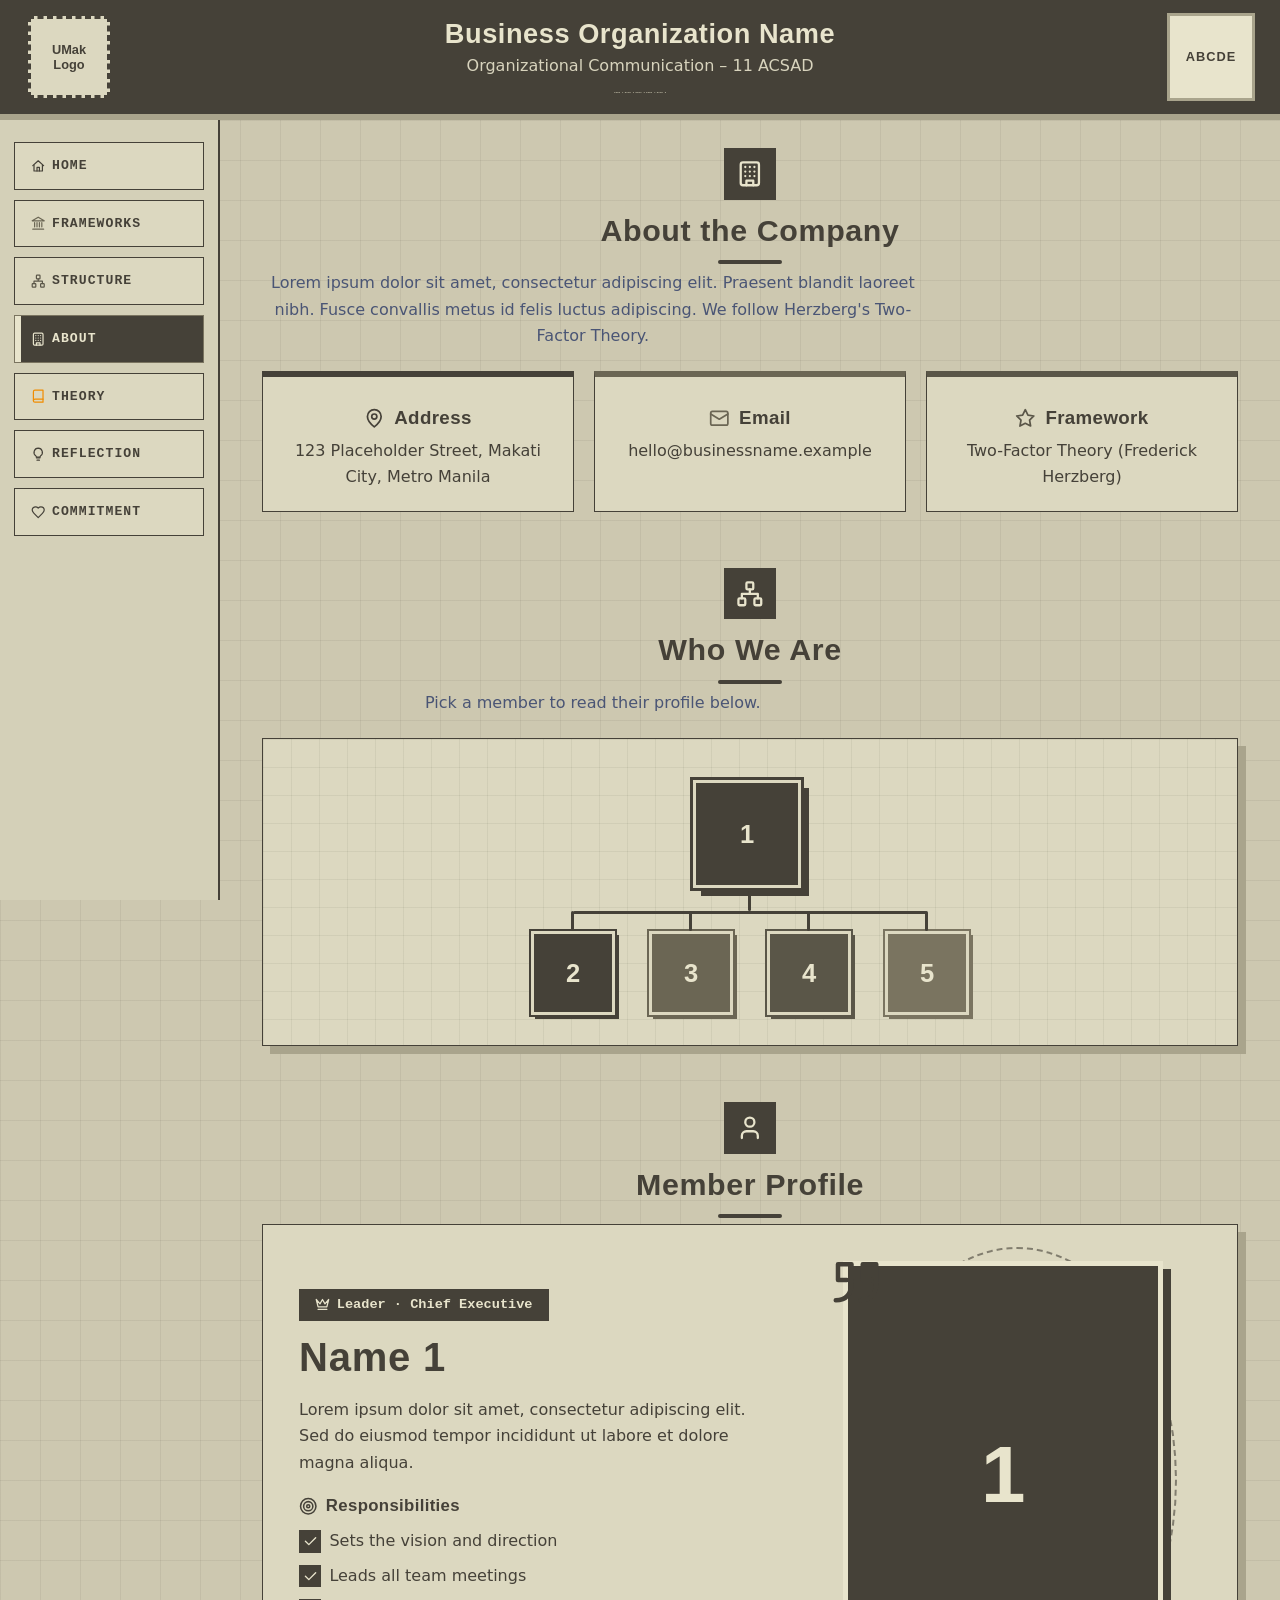
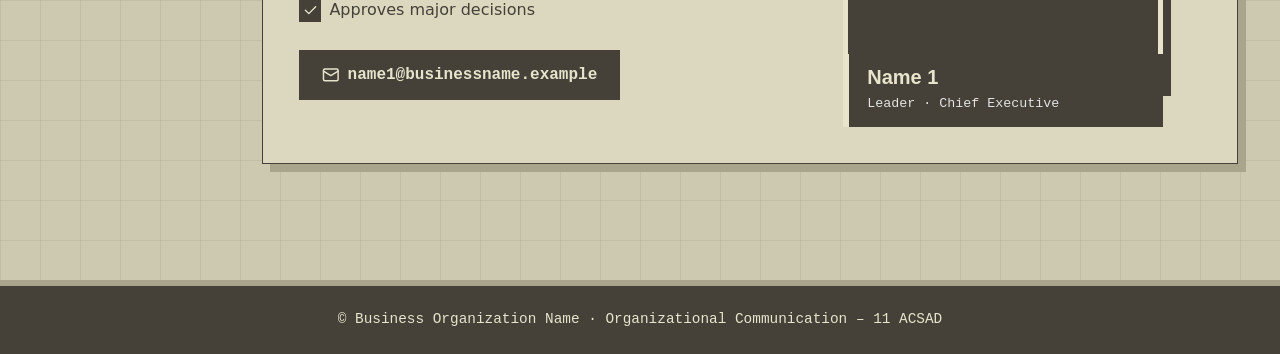
==== Components/about.html @ 6ccc6842 "first push" ====
<!DOCTYPE html>
<html lang="en">
<head>
<meta charset="UTF-8">
<meta name="viewport" content="width=device-width, initial-scale=1">
<title>About | Business Organization Name</title>
<link rel="stylesheet" href="../style.css">
</head>
<body>
<div id="bar"></div>
<header class="top">
  <div class="logo logo-umak"><!-- <img src="../assets/umak-logo.png" alt="UMak logo"> --><span>UMak<br>Logo</span></div>
  <div class="title">
    <h1>Business Organization Name</h1>
    <p>Organizational Communication – 11 ACSAD</p>
    <ul class="members"><li>Name 1</li><li>Name 2</li><li>Name 3</li><li>Name 4</li><li>Name 5</li></ul>
  </div>
  <div class="logo logo-own"><!-- <img src="../assets/own-logo.png" alt="Company logo"> --><span>ABCDE</span></div>
</header>
<div class="layout">
  <nav class="side" aria-label="Main">
    <a class="nav" href="main.html" data-ic="home">Home</a>
    <a class="nav" href="frameworks.html" data-ic="landmark">Frameworks</a>
    <a class="nav" href="structure.html" data-ic="network">Structure</a>
    <a class="nav active" aria-current="page" href="about.html" data-ic="building">About</a>
    <a class="nav" href="theory.html" data-ic="book">Theory</a>
    <a class="nav" href="reflection.html" data-ic="lightbulb">Reflection</a>
    <a class="nav" href="commitment.html" data-ic="heart">Commitment</a>
  </nav>
  <main>
    <section>
      <h2 data-ic="building">About the Company</h2>
      <p class="lead-txt">Lorem ipsum dolor sit amet, consectetur adipiscing elit. Praesent blandit laoreet nibh. Fusce convallis metus id felis luctus adipiscing. We follow Herzberg's Two-Factor Theory.</p>
      <div class="grid">
        <div class="card rv"><h3 data-ic="pin">Address</h3><p>123 Placeholder Street, Makati City, Metro Manila</p></div>
        <div class="card rv"><h3 data-ic="mail">Email</h3><p>hello@businessname.example</p></div>
        <div class="card rv"><h3 data-ic="star">Framework</h3><p>Two-Factor Theory (Frederick Herzberg)</p></div>
      </div>
    </section>
    <section>
      <h2 data-ic="network">Who We Are</h2>
      <p class="lead-txt">Pick a member to read their profile below.</p>
      <div id="chart"></div>
    </section>
    <section>
      <h2 data-ic="user">Member Profile</h2>
      <div class="profile" id="profile"></div>
    </section>
  </main>
</div>
<footer class="foot">© Business Organization Name · Organizational Communication – 11 ACSAD</footer>
<script src="../script.js"></script>
</body>
</html>
---- style.css ----
:root {
  --navy: #454138;
  --blue: #454138;
  --gold: #e8e4cc;
  --coral: #6b6654;
  --teal: #5a5648;
  --violet: #7a7460;
  --bg: #cdc8b0;
  --card: #dcd8c0;
  --line: #a9a48c;
  --ink: #454138;
  --c: var(--blue);
}
* {
  box-sizing: border-box;
}
html {
  scroll-behavior: smooth;
}
body {
  margin: 0;
  font:
    16px/1.65 "Segoe UI",
    system-ui,
    sans-serif;
  color: var(--ink);
  background:
    radial-gradient(#d3d9f3 1px, transparent 1px) 0 0/24px 24px,
    var(--bg);
}
h1,
h2,
h3,
.big {
  font-family: Georgia, "Times New Roman", serif;
  line-height: 1.2;
}
.i {
  width: 1.1em;
  height: 1.1em;
  flex: none;
  vertical-align: -0.15em;
  margin-right: 0.5em;
}
#bar {
  position: fixed;
  top: 0;
  left: 0;
  height: 4px;
  width: 0;
  z-index: 99;
  background: linear-gradient(90deg, var(--coral), var(--gold), var(--teal));
}

.top {
  display: flex;
  align-items: center;
  gap: 16px;
  padding: 16px 28px;
  color: #fff;
  background: linear-gradient(
    115deg,
    var(--navy),
    var(--blue),
    var(--violet),
    var(--navy)
  );
  background-size: 300% 100%;
  animation: shift 14s ease infinite;
}
.title {
  flex: 1;
  text-align: center;
}
.title h1 {
  margin: 0;
  font-size: 1.7rem;
}
.title p {
  margin: 2px 0 8px;
  opacity: 0.9;
}
.members {
  list-style: none;
  margin: 0;
  padding: 0;
  display: flex;
  justify-content: center;
  flex-wrap: wrap;
  gap: 6px;
}
.members li {
  background: rgba(255, 255, 255, 0.16);
  padding: 2px 14px;
  border-radius: 99px;
  font-size: 0.8rem;
  transition: 0.2s;
}
.members li:hover {
  background: var(--gold);
  color: var(--navy);
  transform: translateY(-2px);
}
.logo {
  width: 82px;
  height: 82px;
  border-radius: 50%;
  display: grid;
  place-items: center;
  text-align: center;
  font: 700 0.8rem/1.2 sans-serif;
  flex: none;
  animation: pop 0.6s both;
}
.logo img {
  max-width: 100%;
  max-height: 100%;
}
.logo-umak {
  background: #fff;
  color: var(--blue);
  border: 3px dashed var(--blue);
}
.logo-own {
  background: linear-gradient(135deg, var(--gold), var(--coral));
  color: #fff;
  letter-spacing: 1px;
  box-shadow: 0 0 0 4px rgba(255, 255, 255, 0.3);
}

.layout {
  display: flex;
  align-items: flex-start;
}
.side {
  width: 220px;
  position: sticky;
  top: 0;
  padding: 22px 14px;
  display: flex;
  flex-direction: column;
  gap: 10px;
  min-height: calc(100vh - 120px);
  background: rgba(255, 255, 255, 0.85);
  backdrop-filter: blur(8px);
  border-right: 1px solid var(--line);
}
.nav {
  display: flex;
  align-items: center;
  padding: 12px 16px;
  border-radius: 14px;
  color: var(--navy);
  text-decoration: none;
  font-weight: 600;
  transition: 0.25s;
  background: #fff;
  border: 1px solid var(--line);
}
.nav .i {
  color: var(--c);
  transition: 0.25s;
}
.nav:nth-child(1) {
  --c: var(--blue);
}
.nav:nth-child(2) {
  --c: var(--coral);
}
.nav:nth-child(3) {
  --c: var(--teal);
}
.nav:nth-child(4) {
  --c: var(--violet);
}
.nav:nth-child(5) {
  --c: #f08c00;
}
.nav:hover {
  transform: translateX(6px);
  border-color: var(--c);
  box-shadow: 0 6px 16px rgba(14, 26, 74, 0.1);
}
.nav:hover .i {
  transform: scale(1.25) rotate(-8deg);
}
.nav.active {
  background: var(--c);
  border-color: var(--c);
  color: #fff;
  box-shadow: 0 8px 18px rgba(14, 26, 74, 0.2);
}
.nav.active .i {
  color: #fff;
}
:focus-visible {
  outline: 3px solid var(--gold);
  outline-offset: 3px;
}
main {
  flex: 1;
  min-width: 0;
  max-width: 1000px;
  padding: 28px 32px 60px;
}
section {
  margin-bottom: 56px;
}

.hero {
  position: relative;
  overflow: hidden;
  border-radius: 24px;
  padding: 56px 40px;
  margin-bottom: 56px;
  color: #fff;
  background: linear-gradient(135deg, var(--navy), var(--blue));
}
.hero-in {
  position: relative;
  z-index: 1;
  max-width: 560px;
}
.hero-in > * {
  animation: rise 0.7s both;
}
.hero-in > :nth-child(2) {
  animation-delay: 0.15s;
}
.hero-in > :nth-child(3) {
  animation-delay: 0.3s;
}
.hero-in > :nth-child(4) {
  animation-delay: 0.45s;
}
.pill {
  display: inline-block;
  background: rgba(255, 255, 255, 0.18);
  padding: 4px 16px;
  border-radius: 99px;
  font-size: 0.85rem;
}
.big {
  font-size: 2.6rem;
  margin: 16px 0 10px;
}
.hero p {
  margin: 0 0 24px;
  opacity: 0.9;
}
.cta {
  display: flex;
  gap: 12px;
  flex-wrap: wrap;
}
.blob {
  position: absolute;
  border-radius: 50%;
  filter: blur(8px);
  opacity: 0.75;
  animation: float 9s ease-in-out infinite;
}
.b1 {
  width: 260px;
  height: 260px;
  right: -60px;
  top: -70px;
  background: var(--coral);
}
.b2 {
  width: 170px;
  height: 170px;
  right: 150px;
  bottom: -60px;
  background: var(--gold);
  animation-delay: -3s;
}
.b3 {
  width: 110px;
  height: 110px;
  right: 40px;
  bottom: 50px;
  background: var(--teal);
  animation-delay: -6s;
}

h2 {
  color: var(--navy);
  font-size: 1.75rem;
  margin: 0 0 6px;
  display: flex;
  align-items: center;
}
h2 > .i:first-child {
  width: 1.7em;
  height: 1.7em;
  padding: 0.4em;
  border-radius: 12px;
  background: linear-gradient(135deg, var(--gold), var(--coral));
  color: #fff;
  margin-right: 0.6em;
}
h2::after {
  content: "";
  flex: 1;
  height: 3px;
  margin-left: 16px;
  border-radius: 3px;
  background: linear-gradient(90deg, var(--line), transparent);
}
.lead-txt {
  margin: 0 0 22px;
  color: #4a5575;
  max-width: 65ch;
}

.grid {
  display: grid;
  grid-template-columns: repeat(auto-fit, minmax(230px, 1fr));
  gap: 20px;
}
.grid > .card:nth-child(6n + 1) {
  --c: var(--blue);
}
.grid > .card:nth-child(6n + 2) {
  --c: var(--coral);
}
.grid > .card:nth-child(6n + 3) {
  --c: var(--teal);
}
.grid > .card:nth-child(6n + 4) {
  --c: var(--violet);
}
.grid > .card:nth-child(6n + 5) {
  --c: #f08c00;
}
.grid > .card:nth-child(6n) {
  --c: #e64980;
}
.card {
  background: var(--card);
  border: 1px solid var(--line);
  border-top: 5px solid var(--c);
  border-radius: 16px;
  padding: 20px;
  position: relative;
  transition:
    transform 0.25s,
    box-shadow 0.25s;
}
.card:hover {
  transform: translateY(-8px);
  box-shadow: 0 18px 32px color-mix(in srgb, var(--c) 28%, transparent);
}
.card h3 {
  margin: 10px 0 0;
  color: var(--navy);
  display: flex;
  align-items: center;
}
.card h3 .i {
  color: var(--c);
}
.card small {
  color: var(--c);
  font-weight: 700;
}
.card p {
  margin: 8px 0 0;
}
.badge {
  display: grid;
  place-items: center;
  width: 50px;
  height: 50px;
  border-radius: 14px;
  background: color-mix(in srgb, var(--c) 14%, #fff);
  color: var(--c);
  transition: 0.3s;
}
.badge .i {
  margin: 0;
  width: 26px;
  height: 26px;
}
.card:hover .badge {
  background: var(--c);
  color: #fff;
  transform: rotate(-10deg) scale(1.12);
}
.card.feat {
  grid-column: 1/-1;
  --c: var(--gold);
  color: #fff;
  border: 0;
  background: linear-gradient(120deg, var(--navy), var(--blue), var(--violet));
  background-size: 200% 100%;
  animation: shift 10s ease infinite;
}
.feat h3,
.feat small {
  color: #fff;
}
.feat .badge {
  background: var(--gold);
  color: var(--navy);
}
.ours {
  position: absolute;
  top: 18px;
  right: 18px;
  font-style: normal;
  font-size: 0.8rem;
  font-weight: 700;
  background: var(--gold);
  color: var(--navy);
  padding: 3px 14px;
  border-radius: 99px;
  animation: ring 2.4s infinite;
}
.two {
  display: grid;
  grid-template-columns: 1fr 1fr;
  gap: 12px;
  margin-top: 14px;
}
.two div {
  background: rgba(255, 255, 255, 0.14);
  border-radius: 12px;
  padding: 10px 14px;
  font-size: 0.9rem;
}
.two b {
  display: block;
  color: var(--gold);
}
.rv {
  opacity: 0;
  transform: translateY(28px);
  transition:
    opacity 0.6s,
    transform 0.6s,
    box-shadow 0.25s;
}
.rv.show {
  opacity: 1;
  transform: none;
}
.rv.show:hover {
  transform: translateY(-8px);
}

#chart {
  background: radial-gradient(circle at 50% 0, #e7ebff, #fff 70%);
  border: 1px solid var(--line);
  border-radius: 22px;
  padding: 44px 16px 30px;
  overflow: hidden;
}
.tree {
  display: flex;
  flex-direction: column;
  align-items: center;
}
.node {
  position: relative;
  display: block;
  width: 84px;
  text-decoration: none;
  animation: pop 0.5s both;
  animation-delay: calc(var(--k) * 0.12s);
  --c: var(--blue);
}
.kids .node:nth-child(2) {
  --c: var(--coral);
}
.kids .node:nth-child(3) {
  --c: var(--teal);
}
.kids .node:nth-child(4) {
  --c: var(--violet);
}
.node.lead {
  width: 108px;
  --c: var(--gold);
}
.pic {
  display: block;
  width: 100%;
  aspect-ratio: 1;
  border-radius: 50%;
  overflow: hidden;
  border: 4px solid #fff;
  box-shadow:
    0 0 0 3px var(--c),
    0 8px 18px rgba(14, 26, 74, 0.2);
  transition: 0.25s;
}
.pic img {
  width: 100%;
  height: 100%;
  object-fit: cover;
}
.av {
  display: grid;
  place-items: center;
  width: 100%;
  height: 100%;
  background: linear-gradient(135deg, var(--c), var(--navy));
  color: #fff;
  font:
    700 1.6rem Georgia,
    serif;
}
.lead .pic {
  animation: ring 2.4s infinite;
}
.node:hover .pic,
.node:focus-visible .pic,
.node.sel .pic {
  transform: scale(1.12) translateY(-3px);
  box-shadow:
    0 0 0 5px var(--c),
    0 14px 24px rgba(14, 26, 74, 0.3);
}
.tip {
  position: absolute;
  bottom: calc(100% + 12px);
  left: 50%;
  transform: translate(-50%, 8px) scale(0.9);
  opacity: 0;
  pointer-events: none;
  background: var(--navy);
  color: #fff;
  padding: 7px 14px;
  border-radius: 10px;
  font-size: 0.8rem;
  white-space: nowrap;
  text-align: center;
  transition: 0.2s;
  z-index: 5;
}
.tip b {
  display: block;
  font-size: 0.9rem;
  color: var(--gold);
}
.tip::after {
  content: "";
  position: absolute;
  top: 100%;
  left: 50%;
  margin-left: -6px;
  border: 6px solid transparent;
  border-top-color: var(--navy);
}
.node:hover .tip,
.node:focus-visible .tip {
  opacity: 1;
  transform: translate(-50%, 0) scale(1);
}
.kids {
  display: flex;
  justify-content: center;
  gap: 34px;
  padding-top: 40px;
  position: relative;
}
.lead::after {
  content: "";
  position: absolute;
  left: 50%;
  top: 100%;
  width: 4px;
  height: 20px;
  margin-left: -2px;
  background: var(--blue);
  border-radius: 2px;
  transform-origin: top;
  animation: grow 0.5s 0.3s both;
}
.kids::before {
  content: "";
  position: absolute;
  top: 20px;
  left: 42px;
  right: 42px;
  height: 4px;
  border-radius: 2px;
  background: linear-gradient(90deg, var(--coral), var(--teal), var(--violet));
  transform-origin: left;
  animation: grow-x 0.6s 0.6s both;
}
.kids .node::before {
  content: "";
  position: absolute;
  left: 50%;
  top: -20px;
  width: 4px;
  height: 20px;
  margin-left: -2px;
  background: var(--c);
  border-radius: 2px;
}

.video {
  position: relative;
  max-width: 660px;
  aspect-ratio: 16/9;
  background: linear-gradient(135deg, #10173a, #2a1f5c);
  border-radius: 20px;
  overflow: hidden;
  display: grid;
  place-items: center;
  color: #c3c9ee;
  text-align: center;
  box-shadow: 0 16px 32px rgba(14, 26, 74, 0.25);
}
.video video,
.video iframe {
  position: absolute;
  inset: 0;
  width: 100%;
  height: 100%;
  border: 0;
}
.video .i {
  width: 64px;
  height: 64px;
  margin: 0 0 6px;
  color: var(--gold);
  animation: ring 2.4s infinite;
  border-radius: 50%;
}
.video p {
  margin: 0;
}

.btn {
  display: inline-flex;
  align-items: center;
  background: var(--navy);
  color: #fff;
  text-decoration: none;
  font-weight: 600;
  padding: 11px 22px;
  border-radius: 99px;
  transition: 0.25s;
}
.btn:hover {
  transform: translateY(-3px);
  box-shadow: 0 10px 20px rgba(14, 26, 74, 0.25);
}
.btn.gold {
  background: var(--gold);
  color: var(--navy);
}
.btn.ghost {
  background: rgba(255, 255, 255, 0.16);
  border: 1px solid rgba(255, 255, 255, 0.5);
}

.profile {
  position: relative;
  display: grid;
  grid-template-columns: 1.2fr 1fr;
  gap: 32px;
  align-items: center;
  background: linear-gradient(135deg, #fff, #eef1ff);
  border: 1px solid var(--line);
  border-radius: 26px;
  padding: 36px;
  scroll-margin-top: 80px;
  overflow: hidden;
  box-shadow: 0 16px 36px rgba(14, 26, 74, 0.1);
}
.profile.in .info {
  animation: fromL 0.5s both;
}
.profile.in .shot {
  animation: fromR 0.5s both;
}
.chip {
  display: inline-flex;
  align-items: center;
  background: var(--navy);
  color: #fff;
  font-weight: 600;
  font-size: 0.85rem;
  padding: 5px 16px;
  border-radius: 99px;
}
.chip .i {
  color: var(--gold);
}
.info h2 {
  font-size: 2.5rem;
  margin: 12px 0;
}
.info h2::after {
  display: none;
}
.info h3 {
  font-size: 1.05rem;
  color: var(--blue);
  margin: 20px 0 8px;
  display: flex;
  align-items: center;
}
.info ul {
  list-style: none;
  margin: 0 0 22px;
  padding: 0;
}
.info li {
  display: flex;
  align-items: center;
  padding: 4px 0;
}
.info li .i {
  color: var(--teal);
  background: #e0f7f4;
  border-radius: 50%;
  padding: 3px;
  width: 1.4em;
  height: 1.4em;
}
.shot {
  position: relative;
  max-width: 320px;
  margin: auto;
  width: 100%;
}
.shot::before {
  content: "";
  position: absolute;
  inset: -24px -24px 20px 24px;
  border-radius: 50%;
  background: conic-gradient(
    var(--coral),
    var(--gold),
    var(--teal),
    var(--violet),
    var(--coral)
  );
  opacity: 0.35;
  animation: spin 14s linear infinite;
}
.q {
  position: absolute;
  top: -8px;
  left: -14px;
  z-index: 2;
  color: var(--coral);
}
.q .i {
  width: 54px;
  height: 54px;
  margin: 0;
}
.frame {
  position: relative;
  aspect-ratio: 3/4;
  border-radius: 999px 999px 22px 22px;
  overflow: hidden;
  border: 6px solid #fff;
  box-shadow: 0 14px 28px rgba(14, 26, 74, 0.25);
  background: var(--bg);
}
.frame img {
  width: 100%;
  height: 100%;
  object-fit: cover;
}
.frame .av {
  font-size: 5rem;
}
.band {
  position: relative;
  margin-top: -34px;
  background: linear-gradient(120deg, var(--navy), var(--blue));
  color: #fff;
  border-radius: 16px;
  padding: 12px 18px;
  box-shadow: 0 10px 20px rgba(14, 26, 74, 0.3);
}
.band b {
  display: block;
  font:
    700 1.25rem Georgia,
    serif;
  color: var(--gold);
}
.band small {
  opacity: 0.85;
}

.theory {
  display: grid;
  grid-template-columns: 220px 1fr;
  gap: 28px;
}
.photo {
  aspect-ratio: 3/4;
  background: linear-gradient(160deg, #e7ebff, #fde9ee);
  border: 2px dashed var(--blue);
  border-radius: 20px;
  display: grid;
  place-items: center;
  color: var(--blue);
  text-align: center;
}
figure {
  margin: 0;
}
figcaption {
  text-align: center;
  font-weight: 700;
  margin-top: 8px;
}

.foot {
  text-align: center;
  padding: 22px;
  color: #c3c9ee;
  background: var(--navy);
  font-size: 0.9rem;
}

@keyframes pop {
  from {
    opacity: 0;
    transform: scale(0.6);
  }
  to {
    opacity: 1;
    transform: none;
  }
}
@keyframes rise {
  from {
    opacity: 0;
    transform: translateY(24px);
  }
}
@keyframes ring {
  50% {
    box-shadow: 0 0 0 10px rgba(255, 183, 3, 0.3);
  }
}
@keyframes grow {
  from {
    transform: scaleY(0);
  }
}
@keyframes grow-x {
  from {
    transform: scaleX(0);
  }
}
@keyframes fromL {
  from {
    opacity: 0;
    transform: translateX(-30px);
  }
}
@keyframes fromR {
  from {
    opacity: 0;
    transform: translateX(30px);
  }
}
@keyframes shift {
  50% {
    background-position: 100% 0;
  }
}
@keyframes float {
  50% {
    transform: translate(-16px, 18px) scale(1.08);
  }
}
@keyframes spin {
  to {
    transform: rotate(360deg);
  }
}

@media (max-width: 760px) {
  .top {
    flex-wrap: wrap;
    justify-content: center;
  }
  .logo {
    width: 60px;
    height: 60px;
  }
  .layout {
    flex-direction: column;
  }
  .side {
    width: 100%;
    min-height: 0;
    position: static;
    flex-direction: row;
    flex-wrap: wrap;
  }
  .nav {
    flex: 1 1 40%;
    justify-content: center;
  }
  main {
    padding: 20px 16px;
  }
  .hero {
    padding: 36px 22px;
  }
  .big {
    font-size: 2rem;
  }
  .profile,
  .theory {
    grid-template-columns: 1fr;
    padding: 22px;
  }
  .shot {
    order: -1;
  }
  .kids {
    flex-wrap: wrap;
    gap: 20px;
    max-width: 260px;
  }
  .kids::before,
  .kids .node::before {
    display: none;
  }
  .two {
    grid-template-columns: 1fr;
  }
}
@media (prefers-reduced-motion: reduce) {
  * {
    animation: none !important;
    transition: none !important;
  }
}

*:not(.blob) {
  border-radius: 0 !important;
}
body {
  background:
    linear-gradient(rgba(69, 65, 56, 0.08) 1px, transparent 1px) 0 0/40px 40px,
    linear-gradient(90deg, rgba(69, 65, 56, 0.08) 1px, transparent 1px) 0 0/40px
      40px,
    var(--bg);
}
h1,
h2,
h3,
.big,
.info h2 {
  font-family: "Trebuchet MS", "Segoe UI", sans-serif;
  font-weight: 700;
  letter-spacing: 0.02em;
}
.nav,
.pill,
.chip,
.ours,
.members li,
.band small,
.btn,
.tip,
.foot {
  font-family: "Courier New", Consolas, monospace;
}
.nav,
.pill,
.ours {
  text-transform: uppercase;
  letter-spacing: 0.08em;
  font-size: 0.82rem;
}
#bar {
  background: var(--navy);
  height: 5px;
}

.top {
  background: var(--navy);
  animation: none;
  color: var(--gold);
  border-bottom: 6px solid var(--line);
}
.members li {
  background: rgba(232, 228, 204, 0.12);
  border: 1px solid rgba(232, 228, 204, 0.4);
}
.members li:hover {
  background: var(--gold);
  color: var(--navy);
}
.logo-umak {
  background: var(--card);
  color: var(--navy);
  border: 3px dashed var(--navy);
}
.logo-own {
  background: var(--gold);
  color: var(--navy);
  box-shadow: 0 0 0 3px var(--line);
}

.side {
  background: #d4d0b8;
  backdrop-filter: none;
  border-right: 2px solid var(--navy);
}
.nav {
  background: var(--card);
  border: 1px solid var(--navy);
  --c: var(--navy);
}
.nav:hover {
  background: var(--navy);
  color: var(--gold);
  box-shadow: none;
  transform: translateX(6px);
}
.nav:hover .i {
  color: var(--gold);
}
.nav.active {
  background: var(--navy);
  color: var(--gold);
  box-shadow: inset 6px 0 0 var(--gold);
}
.nav.active .i {
  color: var(--gold);
}
:focus-visible {
  outline-color: var(--navy);
}

.hero {
  background: repeating-linear-gradient(
    135deg,
    #454138 0 18px,
    #4d493f 18px 36px
  );
  color: var(--gold);
  border: 2px solid var(--navy);
  box-shadow: 8px 8px 0 var(--line);
}
.pill {
  background: var(--gold);
  color: var(--navy);
}
.blob {
  background: none !important;
  filter: none;
  border: 3px solid var(--gold);
  opacity: 0.35;
  transform: rotate(45deg);
  animation: float 9s ease-in-out infinite;
}
.b1 {
  background: none;
}
.btn {
  background: var(--navy);
  color: var(--gold);
  border: 1px solid var(--navy);
}
.btn.gold {
  background: var(--gold);
  color: var(--navy);
}
.btn.ghost {
  background: transparent;
  border: 1px solid var(--gold);
  color: var(--gold);
}
.btn:hover {
  box-shadow: 4px 4px 0 var(--line);
  transform: translate(-2px, -2px);
}

h2 > .i:first-child {
  background: var(--navy);
  color: var(--gold);
}
h2::after {
  background: var(--navy);
  height: 2px;
  opacity: 0.5;
}

.grid > .card:nth-child(6n + 1) {
  --c: #454138;
}
.grid > .card:nth-child(6n + 2) {
  --c: #6b6654;
}
.grid > .card:nth-child(6n + 3) {
  --c: #5a5648;
}
.grid > .card:nth-child(6n + 4) {
  --c: #7a7460;
}
.grid > .card:nth-child(6n + 5) {
  --c: #4e4b42;
}
.grid > .card:nth-child(6n) {
  --c: #66624f;
}
.card {
  background: var(--card);
  border: 1px solid var(--navy);
  border-top: 6px solid var(--c);
}
.card:hover,
.rv.show:hover {
  transform: translate(-4px, -4px);
  box-shadow: 8px 8px 0 var(--navy);
}
.badge {
  background: var(--bg);
  color: var(--c);
  border: 1px solid var(--c);
}
.card:hover .badge {
  background: var(--c);
  color: var(--gold);
  transform: rotate(45deg) scale(1.05);
}
.card:hover .badge .i {
  transform: rotate(-45deg);
}
.card.feat {
  background: var(--navy);
  color: var(--gold);
  animation: none;
  border: 1px solid var(--navy);
}
.feat .badge {
  background: var(--gold);
  color: var(--navy);
  border-color: var(--gold);
}
.feat h3,
.feat small {
  color: var(--gold);
}
.ours {
  background: var(--gold);
  color: var(--navy);
}
.two div {
  background: rgba(232, 228, 204, 0.1);
  border: 1px solid rgba(232, 228, 204, 0.35);
}
.two b {
  color: var(--gold);
}

#chart {
  background:
    linear-gradient(rgba(69, 65, 56, 0.07) 1px, transparent 1px) 0 0/28px 28px,
    linear-gradient(90deg, rgba(69, 65, 56, 0.07) 1px, transparent 1px) 0 0/28px
      28px,
    var(--card);
  border: 1px solid var(--navy);
  box-shadow: 8px 8px 0 var(--line);
}
.node,
.kids .node:nth-child(n),
.node.lead {
  --c: var(--navy);
}
.kids .node:nth-child(2) {
  --c: #6b6654;
}
.kids .node:nth-child(3) {
  --c: #5a5648;
}
.kids .node:nth-child(4) {
  --c: #7a7460;
}
.pic {
  border: 3px solid var(--card);
  box-shadow:
    0 0 0 2px var(--c),
    4px 4px 0 var(--c);
}
.node:hover .pic,
.node:focus-visible .pic,
.node.sel .pic {
  transform: translate(-3px, -3px);
  box-shadow:
    0 0 0 3px var(--c),
    8px 8px 0 var(--c);
}
.tip {
  background: var(--navy);
  border: 1px solid var(--gold);
}
.tip::after {
  border-top-color: var(--navy);
}
.kids::before {
  background: var(--navy);
  height: 3px;
}
.lead::after,
.kids .node::before {
  background: var(--navy);
  width: 3px;
}

.video {
  background: var(--navy);
  box-shadow: 8px 8px 0 var(--line);
  border: 1px solid var(--navy);
  color: var(--gold);
}
.video .i {
  color: var(--gold);
}

.profile {
  background: var(--card);
  border: 1px solid var(--navy);
  box-shadow: 8px 8px 0 var(--line);
}
.chip {
  background: var(--navy);
  color: var(--gold);
}
.info h3 {
  color: var(--navy);
}
.info li .i {
  background: var(--navy);
  color: var(--gold);
}
.shot::before {
  inset: -14px -14px 14px 14px;
  background: none;
  border: 2px dashed var(--navy);
  opacity: 0.6;
  animation: none;
}
.q {
  color: var(--navy);
}
.frame {
  border: 5px solid var(--gold);
  box-shadow: 8px 8px 0 var(--navy);
  background: var(--bg);
}
.band {
  background: var(--navy);
  box-shadow: none;
  border-left: 6px solid var(--gold);
}
.band b {
  font-family: "Trebuchet MS", sans-serif;
  color: var(--gold);
}
.av {
  background: var(--c, var(--navy));
  color: var(--gold);
  font-family: "Trebuchet MS", sans-serif;
}
.photo {
  background: repeating-linear-gradient(
    135deg,
    var(--card) 0 12px,
    var(--bg) 12px 24px
  );
  border: 2px dashed var(--navy);
  color: var(--navy);
}
.foot {
  background: var(--navy);
  color: var(--gold);
  border-top: 6px solid var(--line);
}

@keyframes ring {
  50% {
    box-shadow: 0 0 0 8px rgba(69, 65, 56, 0.25);
  }
}
@keyframes float {
  50% {
    transform: rotate(45deg) translate(-12px, 14px);
  }
}

main {
  margin: 0 auto;
  width: 100%;
  max-width: 1040px;
  text-align: center;
}
main p {
  margin-left: auto;
  margin-right: auto;
}
h2 {
  flex-direction: column;
  align-items: center;
  gap: 12px;
  font-size: 1.9rem;
}
h2 > .i:first-child {
  margin: 0;
}
h2::after {
  flex: none;
  width: 64px;
  height: 4px;
  margin: 0;
  opacity: 1;
  background: var(--navy);
}
section {
  scroll-margin-top: 24px;
}
.hero-in {
  margin: 0 auto;
}
.cta {
  justify-content: center;
}
.card h3 {
  justify-content: center;
}
.badge {
  margin: 0 auto;
}
.video {
  margin: 0 auto;
}
a.card {
  display: block;
  color: inherit;
  text-decoration: none;
}
.more {
  display: inline-flex;
  align-items: center;
  margin-top: 12px;
  font:
    700 0.8rem "Courier New",
    monospace;
  text-transform: uppercase;
  letter-spacing: 0.08em;
  color: var(--navy);
}
.more .i {
  margin: 0 0 0 0.5em;
  transition: transform 0.25s;
}
.card:hover .more .i {
  transform: translateX(6px);
}
.team {
  grid-template-columns: repeat(auto-fit, minmax(170px, 1fr));
}
.tm .pic {
  width: 104px;
  margin: 0 auto 8px;
}
.card:hover .pic {
  transform: translate(-2px, -2px);
}
.profile,
.theory {
  text-align: left;
}
.profile p,
.theory p {
  margin-left: 0;
}
.info h2 {
  flex-direction: row;
  align-items: center;
}
.info h3 {
  justify-content: flex-start;
}
.theory {
  max-width: 820px;
  margin: 0 auto;
}
@media (max-width: 760px) {
  .nav {
    flex: 1 1 44%;
  }
}

.members {
  --hr-size: 10px;
  display: flex;
  justify-content: center;
  align-items: center;
  flex-wrap: nowrap;
  gap: 0.6em;
  width: max-content;
  max-width: none;
  margin: 12px auto -8px;
  transform: scale(0.18) !important;
  transform-origin: center top;
  padding: 0;
  border: 0;
  list-style: none;
  font:
    700 var(--hr-size)/1 "Courier New",
    monospace;
  letter-spacing: 0.12em;
  text-transform: none;
  color: var(--gold);
  opacity: 0.8;
  overflow: hidden;
  white-space: nowrap;
  user-select: none;
  pointer-events: none;
}
.members li {
  flex: none;
  padding: 0;
  margin: 0;
  background: none;
  border: 0;
  transition: none;
  transform: none;
}
.members li:hover {
  background: none;
  color: inherit;
  letter-spacing: inherit;
  transform: none;
}
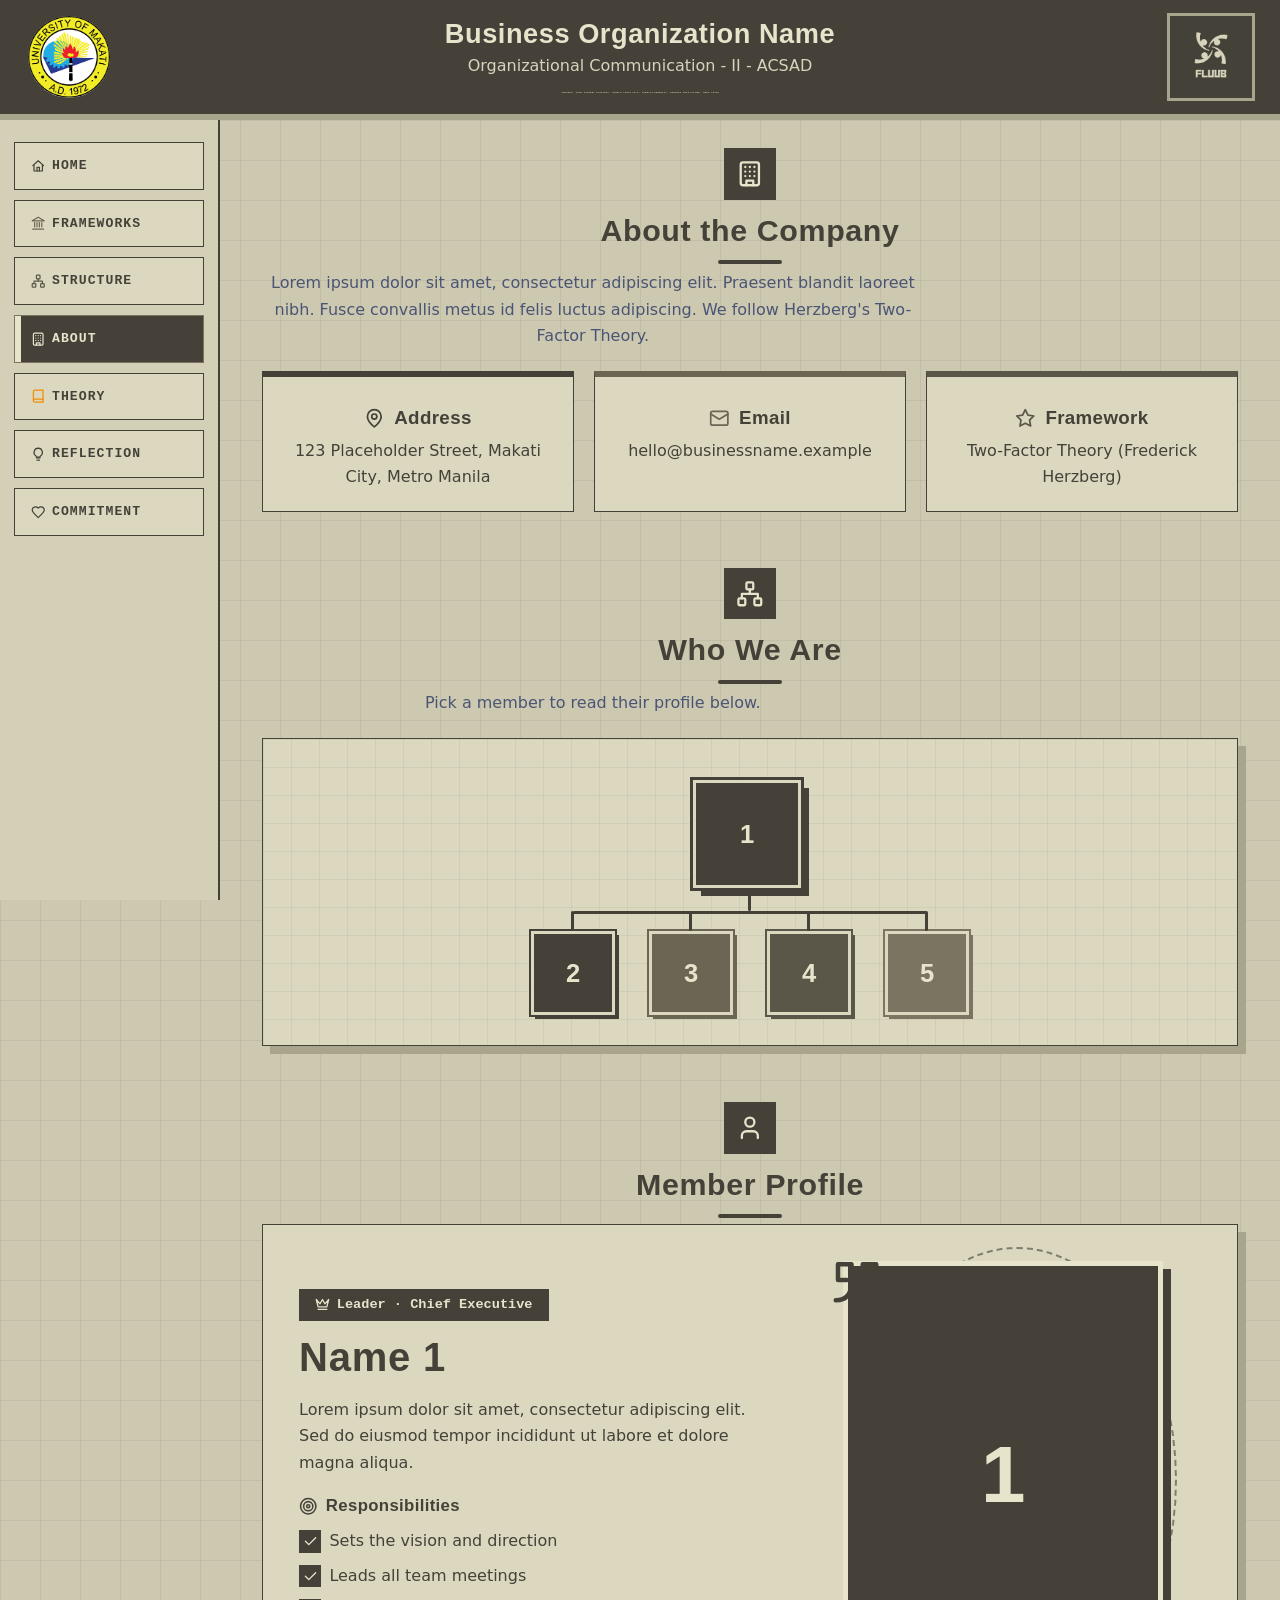
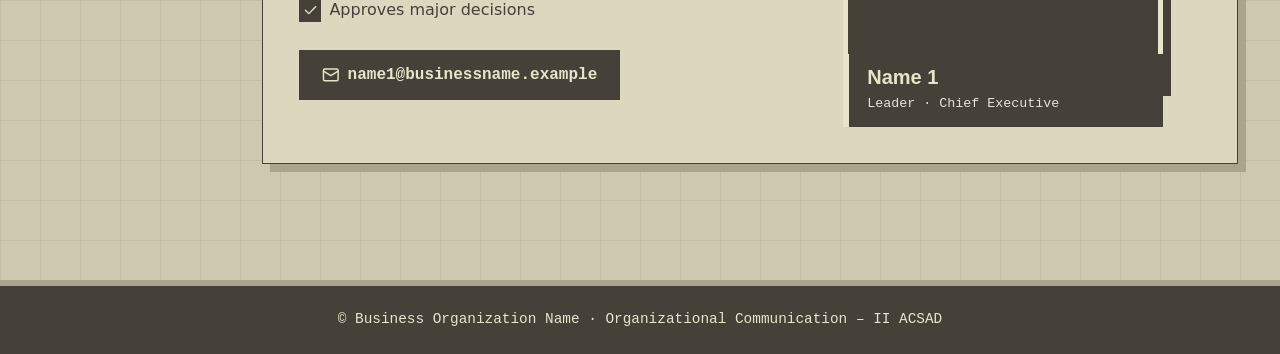
==== commit 61b8989f: "fix the css" ====
--- a/Components/about.html
+++ b/Components/about.html
@@ -8,25 +8,8 @@
 </head>
 <body>
 <div id="bar"></div>
-<header class="top">
-  <div class="logo logo-umak"><!-- <img src="../assets/umak-logo.png" alt="UMak logo"> --><span>UMak<br>Logo</span></div>
-  <div class="title">
-    <h1>Business Organization Name</h1>
-    <p>Organizational Communication – 11 ACSAD</p>
-    <ul class="members"><li>Name 1</li><li>Name 2</li><li>Name 3</li><li>Name 4</li><li>Name 5</li></ul>
-  </div>
-  <div class="logo logo-own"><!-- <img src="../assets/own-logo.png" alt="Company logo"> --><span>ABCDE</span></div>
-</header>
+<header class="top" id="site-header"></header>
 <div class="layout">
-  <nav class="side" aria-label="Main">
-    <a class="nav" href="main.html" data-ic="home">Home</a>
-    <a class="nav" href="frameworks.html" data-ic="landmark">Frameworks</a>
-    <a class="nav" href="structure.html" data-ic="network">Structure</a>
-    <a class="nav active" aria-current="page" href="about.html" data-ic="building">About</a>
-    <a class="nav" href="theory.html" data-ic="book">Theory</a>
-    <a class="nav" href="reflection.html" data-ic="lightbulb">Reflection</a>
-    <a class="nav" href="commitment.html" data-ic="heart">Commitment</a>
-  </nav>
   <main>
     <section>
       <h2 data-ic="building">About the Company</h2>
@@ -48,7 +31,7 @@
     </section>
   </main>
 </div>
-<footer class="foot">© Business Organization Name · Organizational Communication – 11 ACSAD</footer>
+<footer class="foot" id="site-footer"></footer>
 <script src="../script.js"></script>
 </body>
 </html>
--- a/style.css
+++ b/style.css
@@ -1043,7 +1043,16 @@
 :focus-visible {
   outline-color: var(--navy);
 }
-
+/* UMak logo: no dotted border, rounded (circle) shape */
+.top .logo-umak {
+  border: 0;
+  background: transparent;
+  border-radius: 50% !important;
+  overflow: hidden;
+}
+.top .logo-umak img {
+  border-radius: 50% !important;
+}
 .hero {
   background: repeating-linear-gradient(
     135deg,
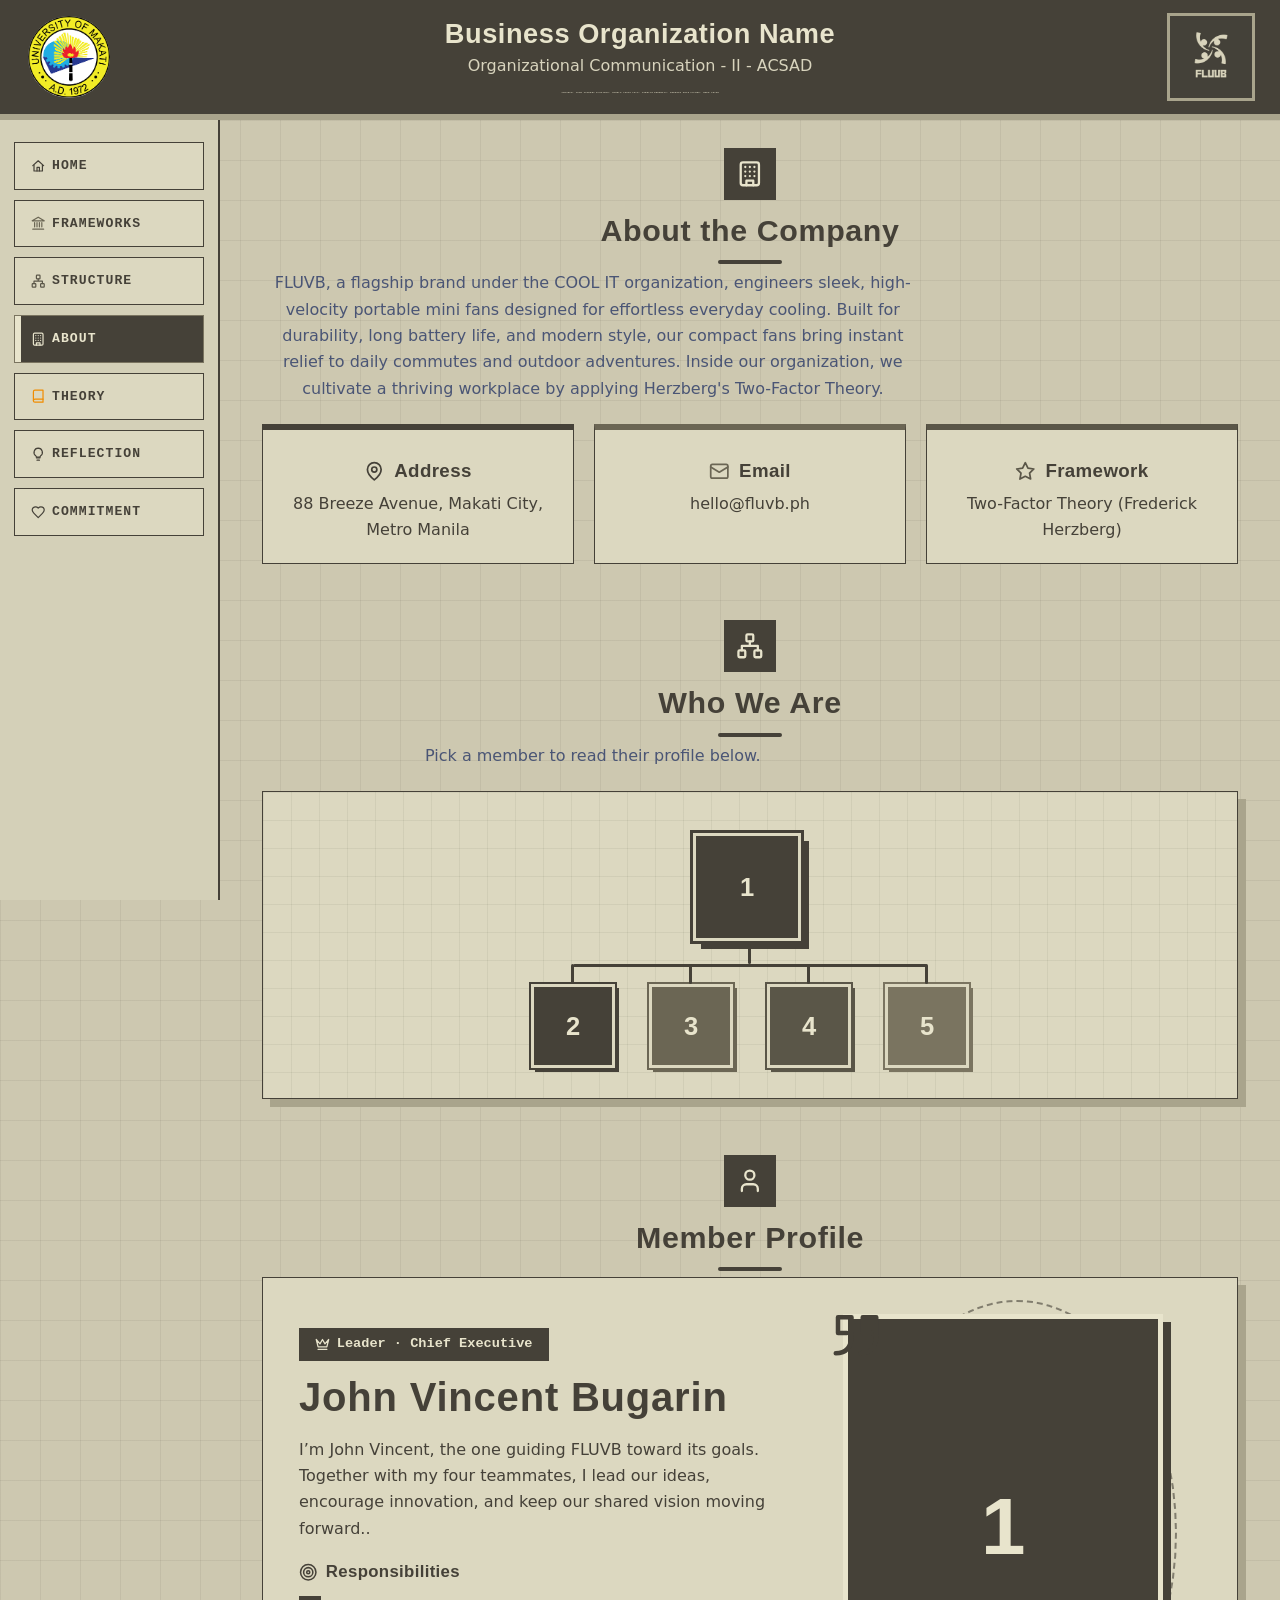
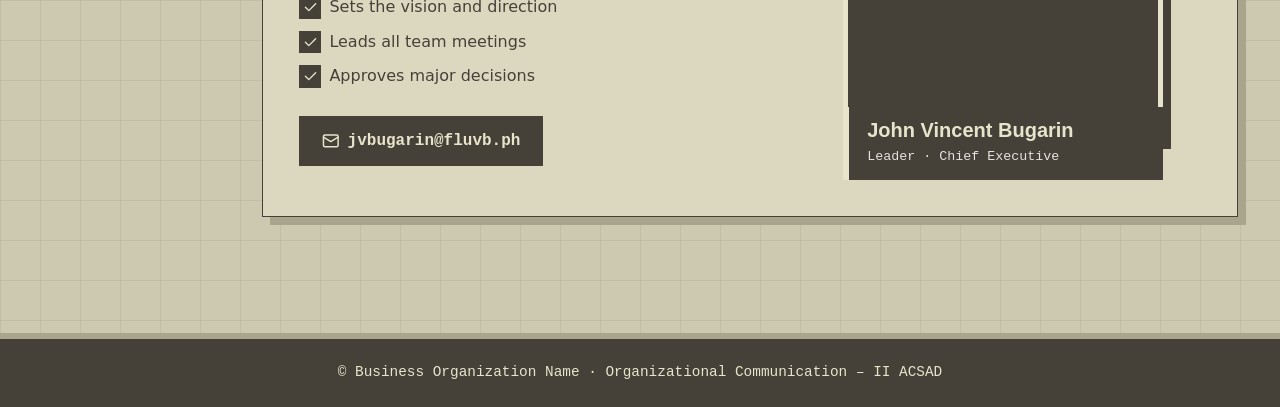
==== commit 80ff8576: "contents" ====
--- a/Components/about.html
+++ b/Components/about.html
@@ -1,37 +1,46 @@
-<!DOCTYPE html>
+<!doctype html>
 <html lang="en">
-<head>
-<meta charset="UTF-8">
-<meta name="viewport" content="width=device-width, initial-scale=1">
-<title>About | Business Organization Name</title>
-<link rel="stylesheet" href="../style.css">
-</head>
-<body>
-<div id="bar"></div>
-<header class="top" id="site-header"></header>
-<div class="layout">
-  <main>
-    <section>
-      <h2 data-ic="building">About the Company</h2>
-      <p class="lead-txt">Lorem ipsum dolor sit amet, consectetur adipiscing elit. Praesent blandit laoreet nibh. Fusce convallis metus id felis luctus adipiscing. We follow Herzberg's Two-Factor Theory.</p>
-      <div class="grid">
-        <div class="card rv"><h3 data-ic="pin">Address</h3><p>123 Placeholder Street, Makati City, Metro Manila</p></div>
-        <div class="card rv"><h3 data-ic="mail">Email</h3><p>hello@businessname.example</p></div>
-        <div class="card rv"><h3 data-ic="star">Framework</h3><p>Two-Factor Theory (Frederick Herzberg)</p></div>
-      </div>
-    </section>
-    <section>
-      <h2 data-ic="network">Who We Are</h2>
-      <p class="lead-txt">Pick a member to read their profile below.</p>
-      <div id="chart"></div>
-    </section>
-    <section>
-      <h2 data-ic="user">Member Profile</h2>
-      <div class="profile" id="profile"></div>
-    </section>
-  </main>
-</div>
-<footer class="foot" id="site-footer"></footer>
-<script src="../script.js"></script>
-</body>
-</html>+  <head>
+    <meta charset="UTF-8" />
+    <meta name="viewport" content="width=device-width, initial-scale=1" />
+    <title>About | Business Organization Name</title>
+    <link rel="stylesheet" href="../style.css" />
+  </head>
+  <body>
+    <div id="bar"></div>
+    <header class="top" id="site-header"></header>
+    <div class="layout">
+      <main>
+        <section>
+          <h2 data-ic="building">About the Company</h2>
+          <p class="lead-txt">FLUVB, a flagship brand under the COOL IT organization, engineers sleek, high-velocity portable mini fans designed for effortless everyday cooling. Built for durability, long battery life, and modern style, our compact fans bring instant relief to daily commutes and outdoor adventures. Inside our organization, we cultivate a thriving workplace by applying Herzberg's Two-Factor Theory.</p>
+          <div class="grid">
+            <div class="card rv">
+              <h3 data-ic="pin">Address</h3>
+              <p>88 Breeze Avenue, Makati City, Metro Manila</p>
+            </div>
+            <div class="card rv">
+              <h3 data-ic="mail">Email</h3>
+              <p>hello@fluvb.ph</p>
+            </div>
+            <div class="card rv">
+              <h3 data-ic="star">Framework</h3>
+              <p>Two-Factor Theory (Frederick Herzberg)</p>
+            </div>
+          </div>
+        </section>
+        <section>
+          <h2 data-ic="network">Who We Are</h2>
+          <p class="lead-txt">Pick a member to read their profile below.</p>
+          <div id="chart"></div>
+        </section>
+        <section>
+          <h2 data-ic="user">Member Profile</h2>
+          <div class="profile" id="profile"></div>
+        </section>
+      </main>
+    </div>
+    <footer class="foot" id="site-footer"></footer>
+    <script src="../script.js"></script>
+  </body>
+</html>
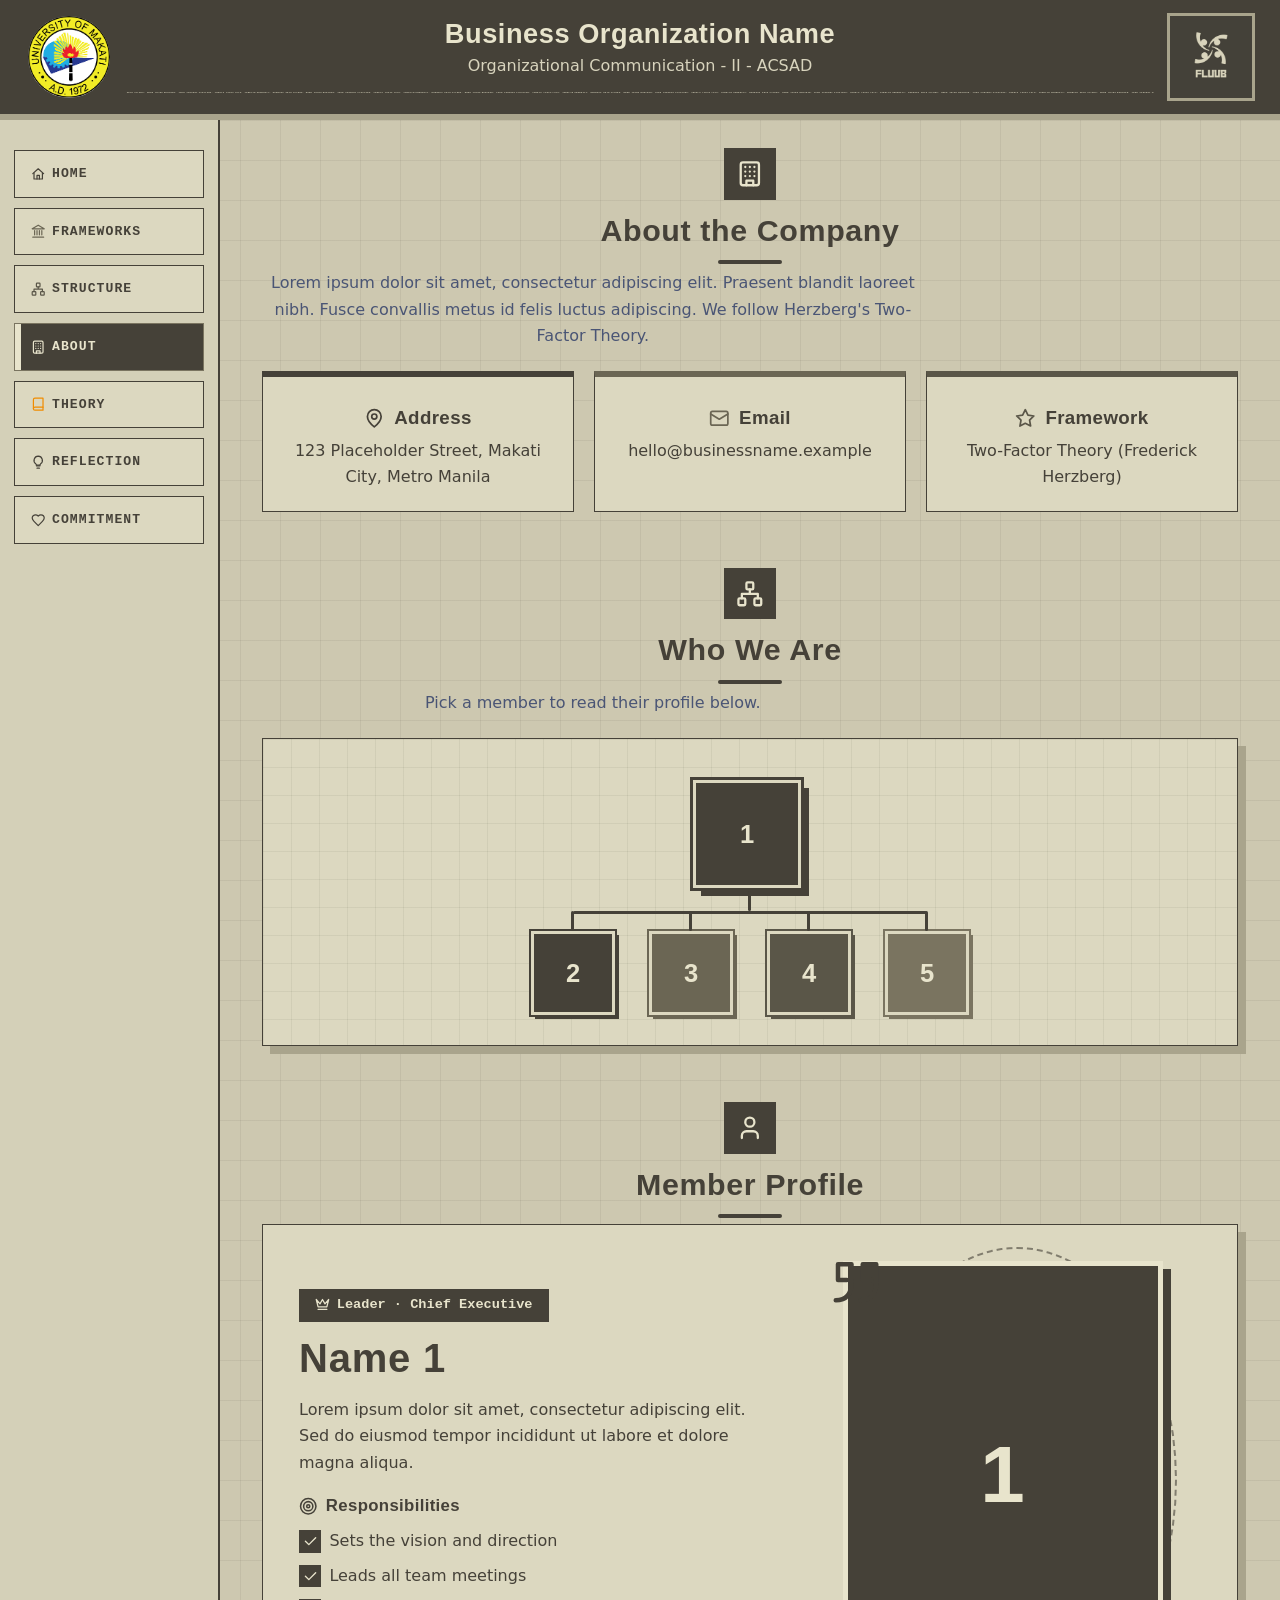
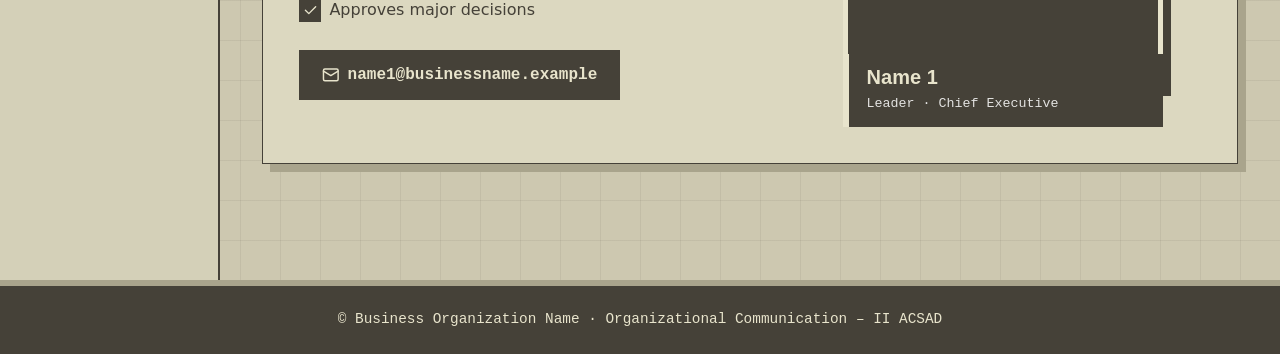
==== commit 2b745883: "added another" ====
--- a/Components/about.html
+++ b/Components/about.html
@@ -1,46 +1,37 @@
-<!doctype html>
+<!DOCTYPE html>
 <html lang="en">
-  <head>
-    <meta charset="UTF-8" />
-    <meta name="viewport" content="width=device-width, initial-scale=1" />
-    <title>About | Business Organization Name</title>
-    <link rel="stylesheet" href="../style.css" />
-  </head>
-  <body>
-    <div id="bar"></div>
-    <header class="top" id="site-header"></header>
-    <div class="layout">
-      <main>
-        <section>
-          <h2 data-ic="building">About the Company</h2>
-          <p class="lead-txt">FLUVB, a flagship brand under the COOL IT organization, engineers sleek, high-velocity portable mini fans designed for effortless everyday cooling. Built for durability, long battery life, and modern style, our compact fans bring instant relief to daily commutes and outdoor adventures. Inside our organization, we cultivate a thriving workplace by applying Herzberg's Two-Factor Theory.</p>
-          <div class="grid">
-            <div class="card rv">
-              <h3 data-ic="pin">Address</h3>
-              <p>88 Breeze Avenue, Makati City, Metro Manila</p>
-            </div>
-            <div class="card rv">
-              <h3 data-ic="mail">Email</h3>
-              <p>hello@fluvb.ph</p>
-            </div>
-            <div class="card rv">
-              <h3 data-ic="star">Framework</h3>
-              <p>Two-Factor Theory (Frederick Herzberg)</p>
-            </div>
-          </div>
-        </section>
-        <section>
-          <h2 data-ic="network">Who We Are</h2>
-          <p class="lead-txt">Pick a member to read their profile below.</p>
-          <div id="chart"></div>
-        </section>
-        <section>
-          <h2 data-ic="user">Member Profile</h2>
-          <div class="profile" id="profile"></div>
-        </section>
-      </main>
-    </div>
-    <footer class="foot" id="site-footer"></footer>
-    <script src="../script.js"></script>
-  </body>
-</html>
+<head>
+<meta charset="UTF-8">
+<meta name="viewport" content="width=device-width, initial-scale=1">
+<title>About | Business Organization Name</title>
+<link rel="stylesheet" href="../style.css">
+</head>
+<body>
+<div id="bar"></div>
+<header class="top" id="site-header"></header>
+<div class="layout">
+  <main>
+    <section>
+      <h2 data-ic="building">About the Company</h2>
+      <p class="lead-txt">Lorem ipsum dolor sit amet, consectetur adipiscing elit. Praesent blandit laoreet nibh. Fusce convallis metus id felis luctus adipiscing. We follow Herzberg's Two-Factor Theory.</p>
+      <div class="grid">
+        <div class="card rv"><h3 data-ic="pin">Address</h3><p>123 Placeholder Street, Makati City, Metro Manila</p></div>
+        <div class="card rv"><h3 data-ic="mail">Email</h3><p>hello@businessname.example</p></div>
+        <div class="card rv"><h3 data-ic="star">Framework</h3><p>Two-Factor Theory (Frederick Herzberg)</p></div>
+      </div>
+    </section>
+    <section>
+      <h2 data-ic="network">Who We Are</h2>
+      <p class="lead-txt">Pick a member to read their profile below.</p>
+      <div id="chart"></div>
+    </section>
+    <section>
+      <h2 data-ic="user">Member Profile</h2>
+      <div class="profile" id="profile"></div>
+    </section>
+  </main>
+</div>
+<footer class="foot" id="site-footer"></footer>
+<script src="../script.js"></script>
+</body>
+</html>
--- a/style.css
+++ b/style.css
@@ -1455,3 +1455,123 @@
   letter-spacing: inherit;
   transform: none;
 }
+
+/* Sidebar: fill the full column height so no gap shows below it */
+.layout {
+  background: linear-gradient(
+      to right,
+      #d4d0b8 0 218px,
+      var(--navy) 218px 220px,
+      transparent 220px
+    )
+    0 0 / 100% 100% no-repeat;
+}
+.side {
+  align-self: flex-start;
+}
+@media (max-width: 760px) {
+  .layout {
+    background: none;
+  }
+}
+
+/* Sticky top header (logos + title) */
+.top {
+  position: sticky;
+  top: 0;
+  z-index: 50;
+}
+.side {
+  top: var(--hdr, 120px);
+  min-height: calc(100vh - var(--hdr, 120px));
+}
+@media (max-width: 760px) {
+  .top {
+    position: static;
+  }
+  .side {
+    top: 0;
+    min-height: 0;
+  }
+}
+
+/* Sidebar: always stays in place while scrolling */
+.layout {
+  align-items: flex-start;
+}
+.side {
+  position: sticky !important;
+  top: var(--hdr, 120px);
+  z-index: 40;
+  align-self: flex-start;
+  max-height: calc(100vh - var(--hdr, 120px));
+  overflow-y: auto;
+}
+@media (max-width: 760px) {
+  /* phones: sidebar becomes a sticky, swipeable strip at the top */
+  .side {
+    top: 0;
+    width: 100%;
+    max-height: none;
+    flex-direction: row;
+    flex-wrap: nowrap;
+    overflow-x: auto;
+    overflow-y: hidden;
+    padding: 10px 12px;
+    gap: 8px;
+    border-right: 0;
+    border-bottom: 2px solid var(--navy);
+  }
+  .nav {
+    flex: 0 0 auto;
+    padding: 8px 14px;
+    white-space: nowrap;
+  }
+}
+
+/* Sidebar: compact height so it never slides under the header near the footer */
+.layout {
+  min-height: 480px;
+}
+.side {
+  min-height: 0 !important;
+  height: auto;
+  max-height: calc(100vh - var(--hdr, 120px) - var(--ftr, 70px) - 16px);
+  margin-top: 8px;
+}
+@media (max-width: 760px) {
+  .layout {
+    min-height: 0;
+  }
+  .side {
+    max-height: none;
+    margin-top: 0;
+  }
+}
+
+/* Sticky footer: always at the bottom of the screen, even with little content */
+body {
+  min-height: 100vh;
+  display: flex;
+  flex-direction: column;
+}
+.layout {
+  flex: 1 0 auto;
+  width: 100%;
+}
+.foot {
+  margin-top: auto;
+  flex-shrink: 0;
+}
+
+/* Long dashed "microtext" line under the course title: spans the full header width */
+.title {
+  min-width: 0;
+  overflow: hidden;
+}
+.top .members {
+  width: calc(100% / 0.18);
+  margin: 12px 0 -8px;
+  transform-origin: left top;
+  justify-content: center;
+}
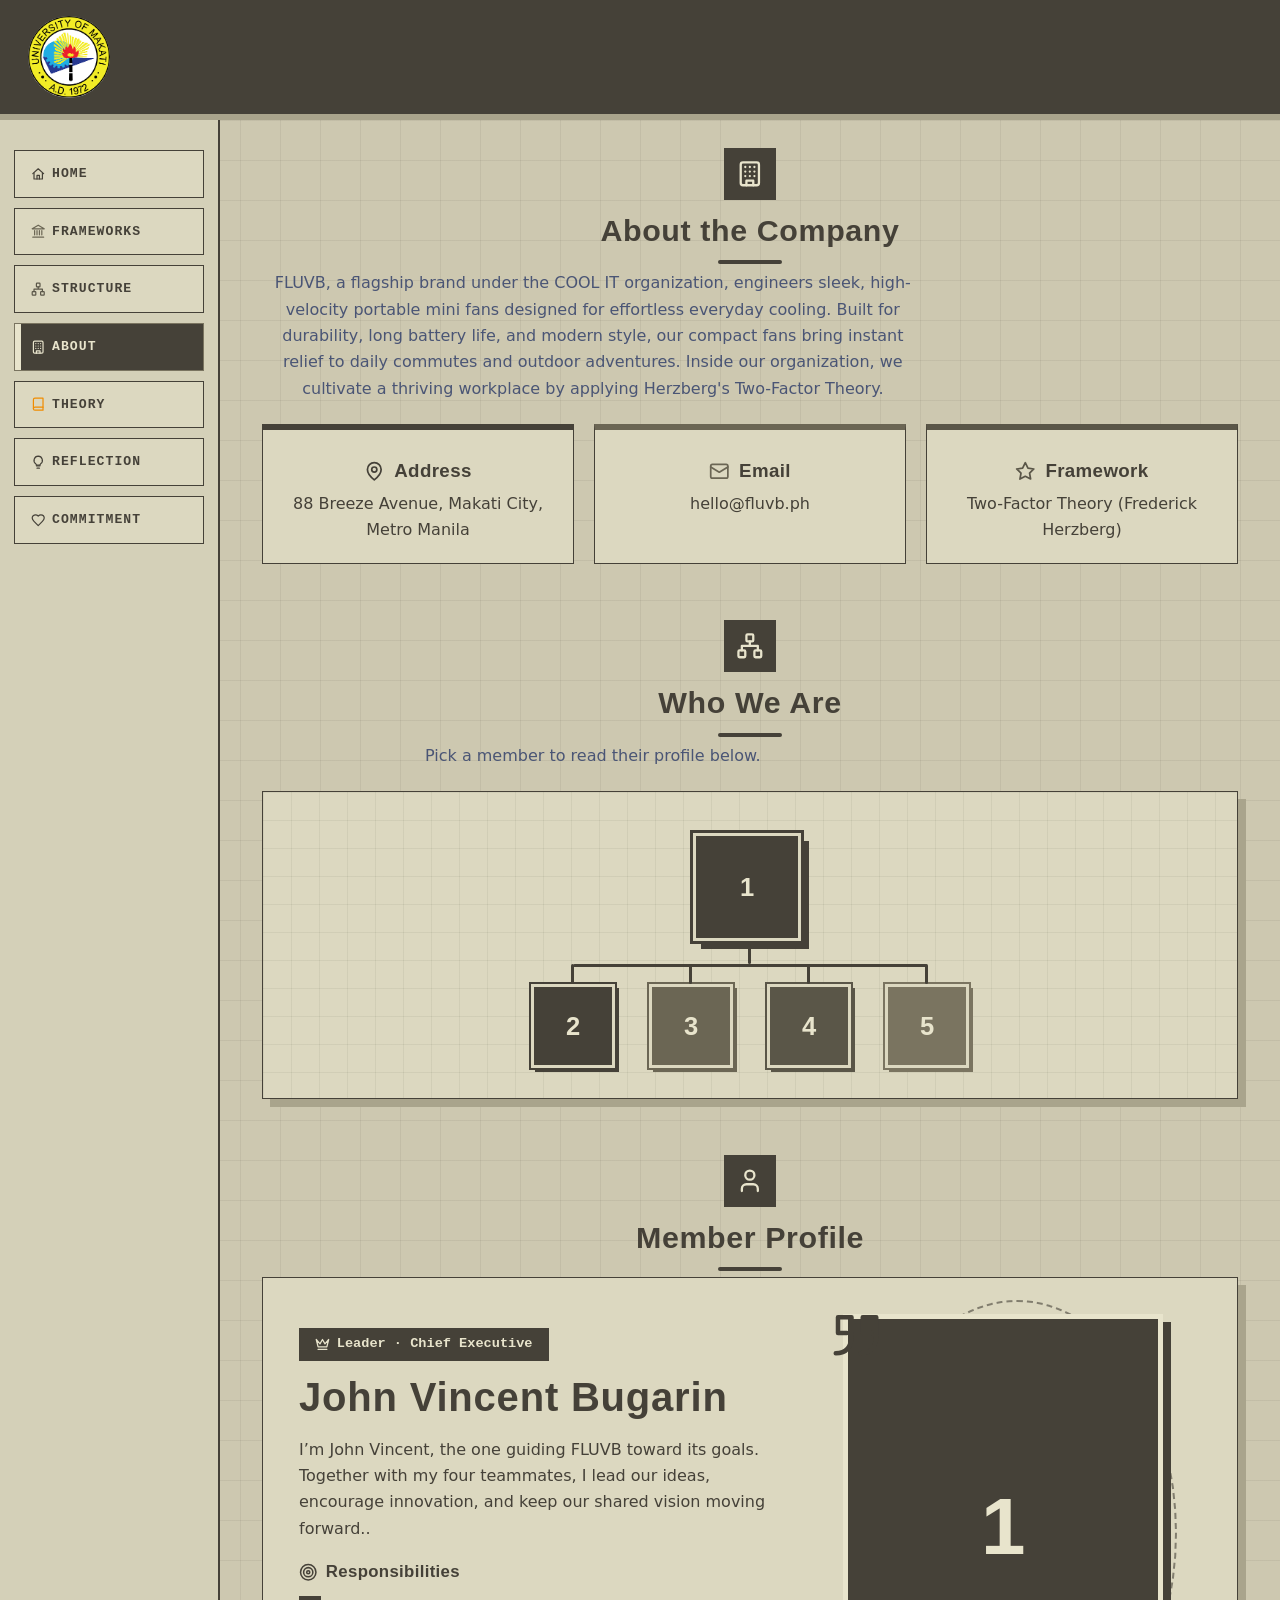
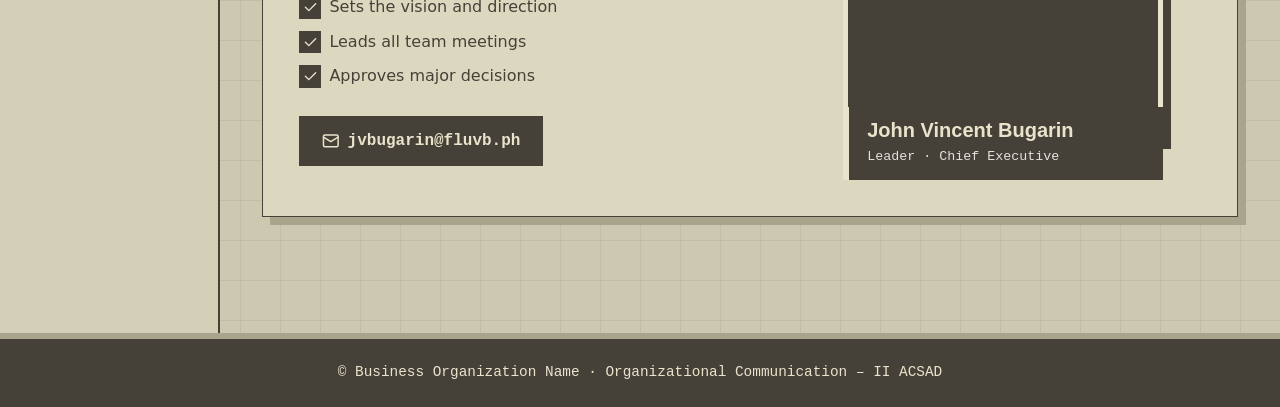
==== commit be07ee48: "added" ====
--- a/Components/about.html
+++ b/Components/about.html
@@ -1,37 +1,46 @@
-<!DOCTYPE html>
+<!doctype html>
 <html lang="en">
-<head>
-<meta charset="UTF-8">
-<meta name="viewport" content="width=device-width, initial-scale=1">
-<title>About | Business Organization Name</title>
-<link rel="stylesheet" href="../style.css">
-</head>
-<body>
-<div id="bar"></div>
-<header class="top" id="site-header"></header>
-<div class="layout">
-  <main>
-    <section>
-      <h2 data-ic="building">About the Company</h2>
-      <p class="lead-txt">Lorem ipsum dolor sit amet, consectetur adipiscing elit. Praesent blandit laoreet nibh. Fusce convallis metus id felis luctus adipiscing. We follow Herzberg's Two-Factor Theory.</p>
-      <div class="grid">
-        <div class="card rv"><h3 data-ic="pin">Address</h3><p>123 Placeholder Street, Makati City, Metro Manila</p></div>
-        <div class="card rv"><h3 data-ic="mail">Email</h3><p>hello@businessname.example</p></div>
-        <div class="card rv"><h3 data-ic="star">Framework</h3><p>Two-Factor Theory (Frederick Herzberg)</p></div>
-      </div>
-    </section>
-    <section>
-      <h2 data-ic="network">Who We Are</h2>
-      <p class="lead-txt">Pick a member to read their profile below.</p>
-      <div id="chart"></div>
-    </section>
-    <section>
-      <h2 data-ic="user">Member Profile</h2>
-      <div class="profile" id="profile"></div>
-    </section>
-  </main>
-</div>
-<footer class="foot" id="site-footer"></footer>
-<script src="../script.js"></script>
-</body>
-</html>+  <head>
+    <meta charset="UTF-8" />
+    <meta name="viewport" content="width=device-width, initial-scale=1" />
+    <title>About | Business Organization Name</title>
+    <link rel="stylesheet" href="../style.css" />
+  </head>
+  <body>
+    <div id="bar"></div>
+    <header class="top" id="site-header"></header>
+    <div class="layout">
+      <main>
+        <section>
+          <h2 data-ic="building">About the Company</h2>
+          <p class="lead-txt">FLUVB, a flagship brand under the COOL IT organization, engineers sleek, high-velocity portable mini fans designed for effortless everyday cooling. Built for durability, long battery life, and modern style, our compact fans bring instant relief to daily commutes and outdoor adventures. Inside our organization, we cultivate a thriving workplace by applying Herzberg's Two-Factor Theory.</p>
+          <div class="grid">
+            <div class="card rv">
+              <h3 data-ic="pin">Address</h3>
+              <p>88 Breeze Avenue, Makati City, Metro Manila</p>
+            </div>
+            <div class="card rv">
+              <h3 data-ic="mail">Email</h3>
+              <p>hello@fluvb.ph</p>
+            </div>
+            <div class="card rv">
+              <h3 data-ic="star">Framework</h3>
+              <p>Two-Factor Theory (Frederick Herzberg)</p>
+            </div>
+          </div>
+        </section>
+        <section>
+          <h2 data-ic="network">Who We Are</h2>
+          <p class="lead-txt">Pick a member to read their profile below.</p>
+          <div id="chart"></div>
+        </section>
+        <section>
+          <h2 data-ic="user">Member Profile</h2>
+          <div class="profile" id="profile"></div>
+        </section>
+      </main>
+    </div>
+    <footer class="foot" id="site-footer"></footer>
+    <script src="../script.js"></script>
+  </body>
+</html>
--- a/style.css
+++ b/style.css
@@ -1563,15 +1563,3 @@
   margin-top: auto;
   flex-shrink: 0;
 }
-
-/* Long dashed "microtext" line under the course title: spans the full header width */
-.title {
-  min-width: 0;
-  overflow: hidden;
-}
-.top .members {
-  width: calc(100% / 0.18);
-  margin: 12px 0 -8px;
-  transform-origin: left top;
-  justify-content: center;
-}
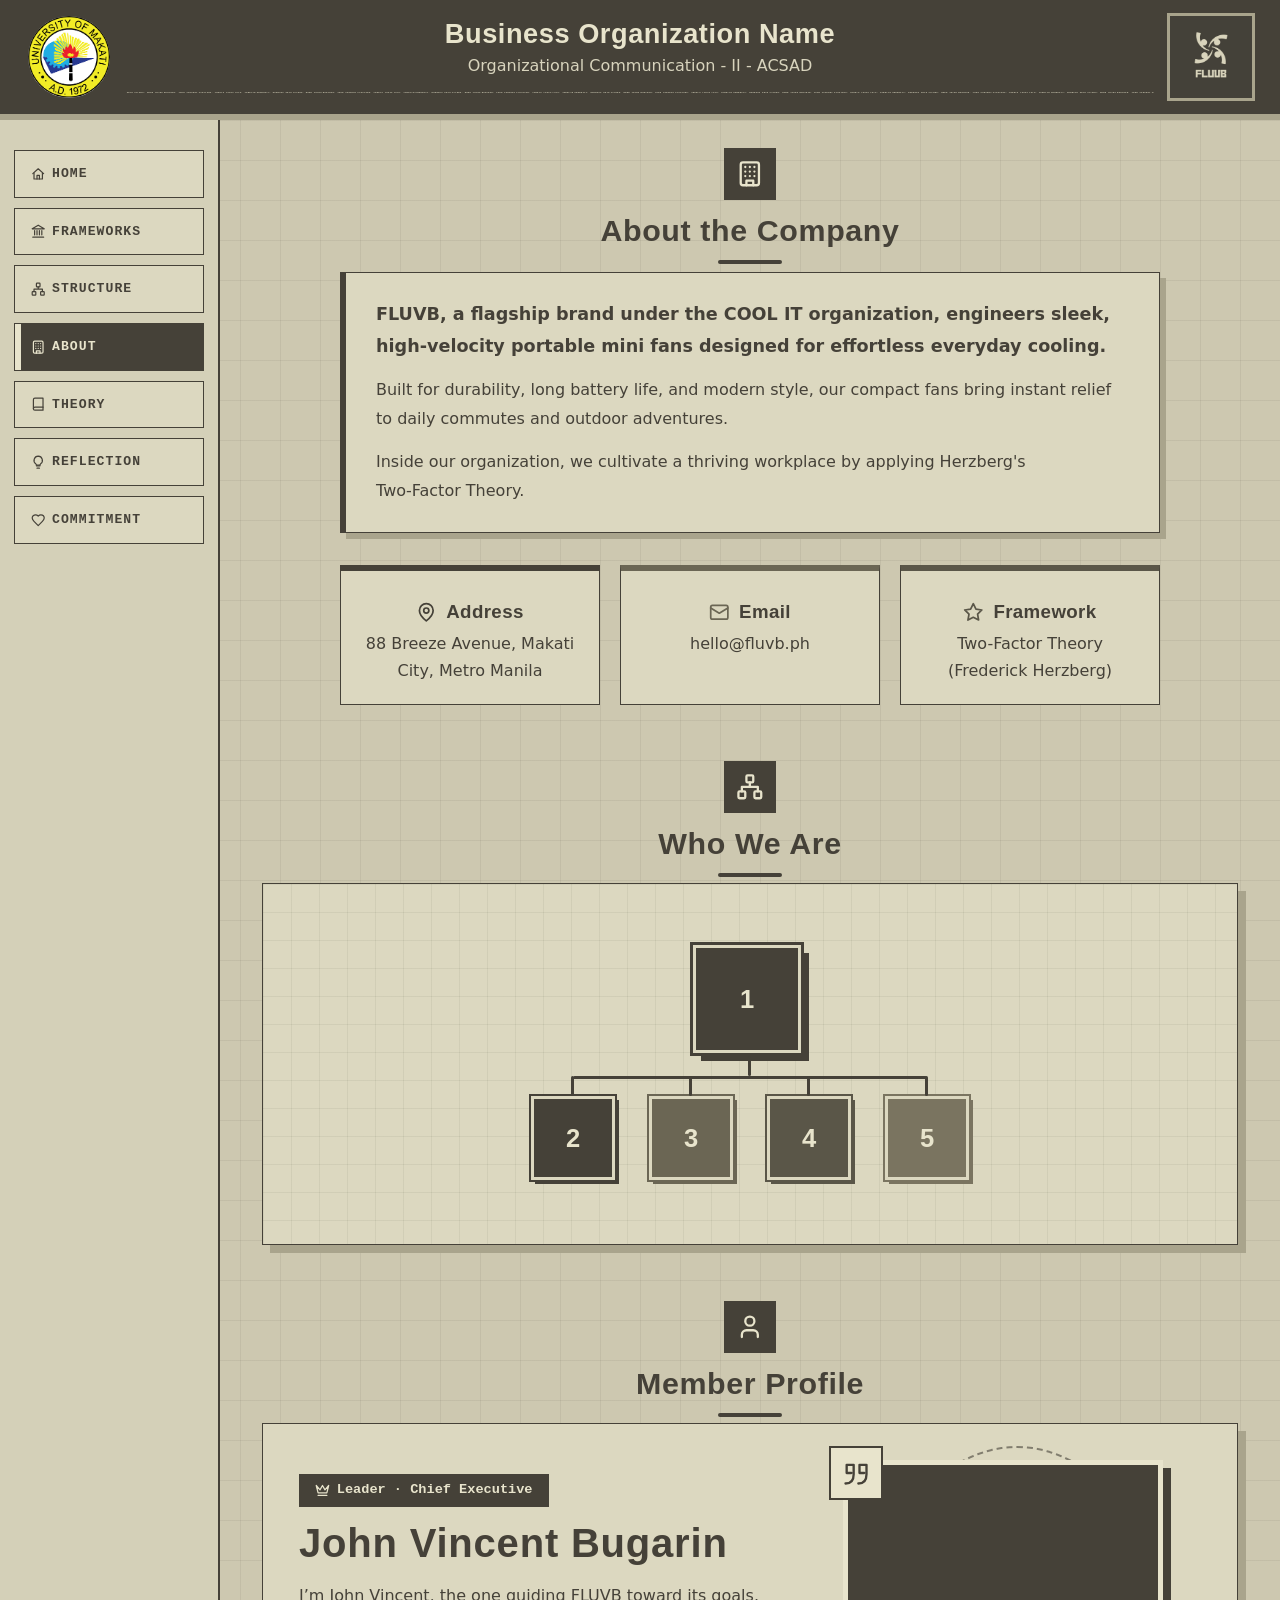
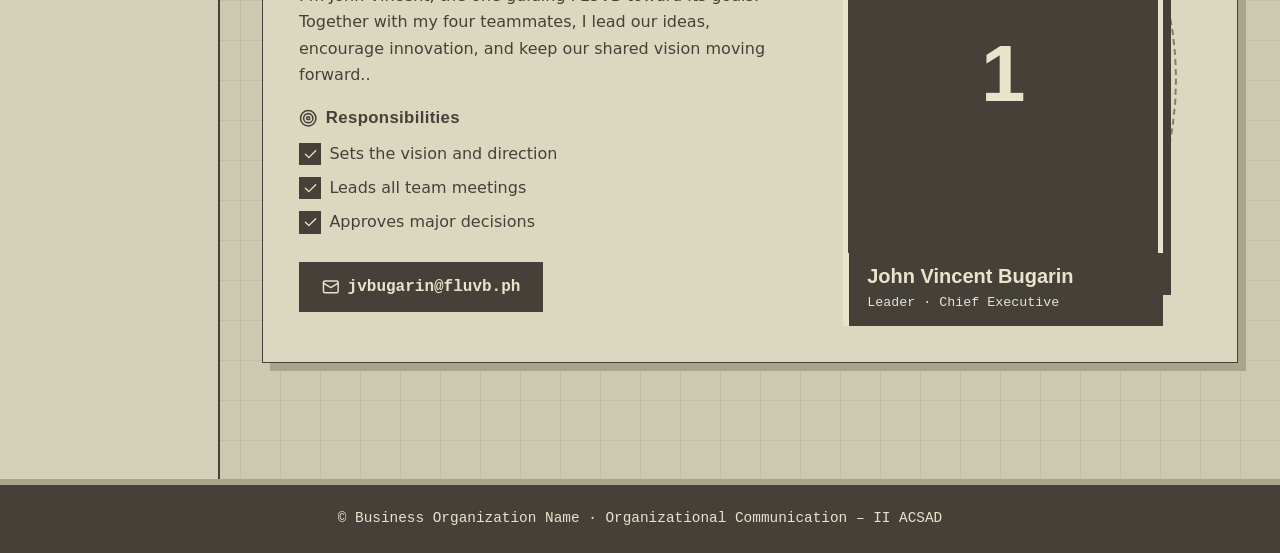
==== commit 24558df2: "all strutrure" ====
--- a/Components/about.html
+++ b/Components/about.html
@@ -13,7 +13,11 @@
       <main>
         <section>
           <h2 data-ic="building">About the Company</h2>
-          <p class="lead-txt">FLUVB, a flagship brand under the COOL IT organization, engineers sleek, high-velocity portable mini fans designed for effortless everyday cooling. Built for durability, long battery life, and modern style, our compact fans bring instant relief to daily commutes and outdoor adventures. Inside our organization, we cultivate a thriving workplace by applying Herzberg's Two-Factor Theory.</p>
+          <div class="lead-box">
+            <p>FLUVB, a flagship brand under the COOL IT organization, engineers sleek, high-velocity portable mini fans designed for effortless everyday cooling.</p>
+            <p>Built for durability, long battery life, and modern style, our compact fans bring instant relief to daily commutes and outdoor adventures.</p>
+            <p>Inside our organization, we cultivate a thriving workplace by applying Herzberg's Two&#8209;Factor Theory.</p>
+          </div>
           <div class="grid">
             <div class="card rv">
               <h3 data-ic="pin">Address</h3>
@@ -31,7 +35,6 @@
         </section>
         <section>
           <h2 data-ic="network">Who We Are</h2>
-          <p class="lead-txt">Pick a member to read their profile below.</p>
           <div id="chart"></div>
         </section>
         <section>
@@ -43,4 +46,4 @@
     <footer class="foot" id="site-footer"></footer>
     <script src="../script.js"></script>
   </body>
-</html>
+</html>
--- a/style.css
+++ b/style.css
@@ -1563,3 +1563,128 @@
   margin-top: auto;
   flex-shrink: 0;
 }
+
+/* Long dashed "microtext" line under the course title: spans the full header width */
+.title {
+  min-width: 0;
+  overflow: hidden;
+}
+.top .members {
+  width: calc(100% / 0.18);
+  margin: 12px 0 -8px;
+  transform-origin: left top;
+  justify-content: center;
+}
+
+/* Remove blue text: intro lines use the theme ink color */
+.lead-txt {
+  color: var(--ink);
+}
+
+/* Structure chart: hover tooltips must not be clipped */
+#chart {
+  overflow: visible;
+  padding: 64px 16px;
+}
+.node:hover,
+.node:focus-visible {
+  z-index: 20;
+}
+.tip {
+  z-index: 30;
+}
+
+/* ===== Readable text blocks ===== */
+/* Intro lines under headings: centered column that actually sits in the middle
+   (the old .lead-txt margin was overriding "main p" auto margins). */
+main .lead-txt {
+  max-width: 62ch;
+  margin: 4px auto 28px;
+  font-size: 1.02rem;
+  line-height: 1.75;
+  text-align: center;
+  text-wrap: balance;
+}
+
+/* Long intro text: a card with an accent bar, left-aligned and split into short paragraphs */
+.lead-box {
+  max-width: 760px;
+  margin: 8px auto 32px;
+  padding: 26px 30px;
+  background: var(--card);
+  border: 1px solid var(--navy);
+  border-left: 6px solid var(--navy);
+  box-shadow: 6px 6px 0 var(--line);
+  text-align: left;
+}
+.lead-box p {
+  max-width: none;
+  margin: 0 0 14px;
+  line-height: 1.8;
+  text-wrap: pretty;
+}
+.lead-box p:first-child {
+  font-size: 1.1rem;
+  font-weight: 600;
+}
+.lead-box p:last-child {
+  margin-bottom: 0;
+}
+@media (max-width: 760px) {
+  .lead-box {
+    padding: 18px 18px;
+  }
+}
+
+/* About: text card and the 3 info cards share one width so their edges line up */
+.lead-box,
+.lead-box + .grid {
+  max-width: 820px;
+  margin-left: auto;
+  margin-right: auto;
+}
+
+/* Profile quote mark: always visible, even on top of a dark photo */
+.q {
+  top: -14px;
+  left: -14px;
+  width: 54px;
+  height: 54px;
+  display: grid;
+  place-items: center;
+  background: var(--gold);
+  color: var(--navy);
+  border: 2px solid var(--navy);
+}
+.q .i {
+  width: 28px;
+  height: 28px;
+}
+
+/* Sidebar icons: every link uses the same theme color (Theory was still orange) */
+.nav:nth-child(n) {
+  --c: var(--navy);
+}
+
+/* Theorist photo (assets/herz.png): fills the 3:4 frame; falls back to the dashed placeholder if the file is missing */
+.photo {
+  position: relative;
+  overflow: hidden;
+}
+.photo img {
+  position: absolute;
+  inset: 0;
+  width: 100%;
+  height: 100%;
+  object-fit: cover;
+  object-position: center top;
+  display: block;
+}
+.photo:has(img) {
+  border: 5px solid var(--gold);
+  box-shadow: 8px 8px 0 var(--navy);
+  background: var(--bg);
+}
+.theory figcaption {
+  margin-top: 18px;
+}
